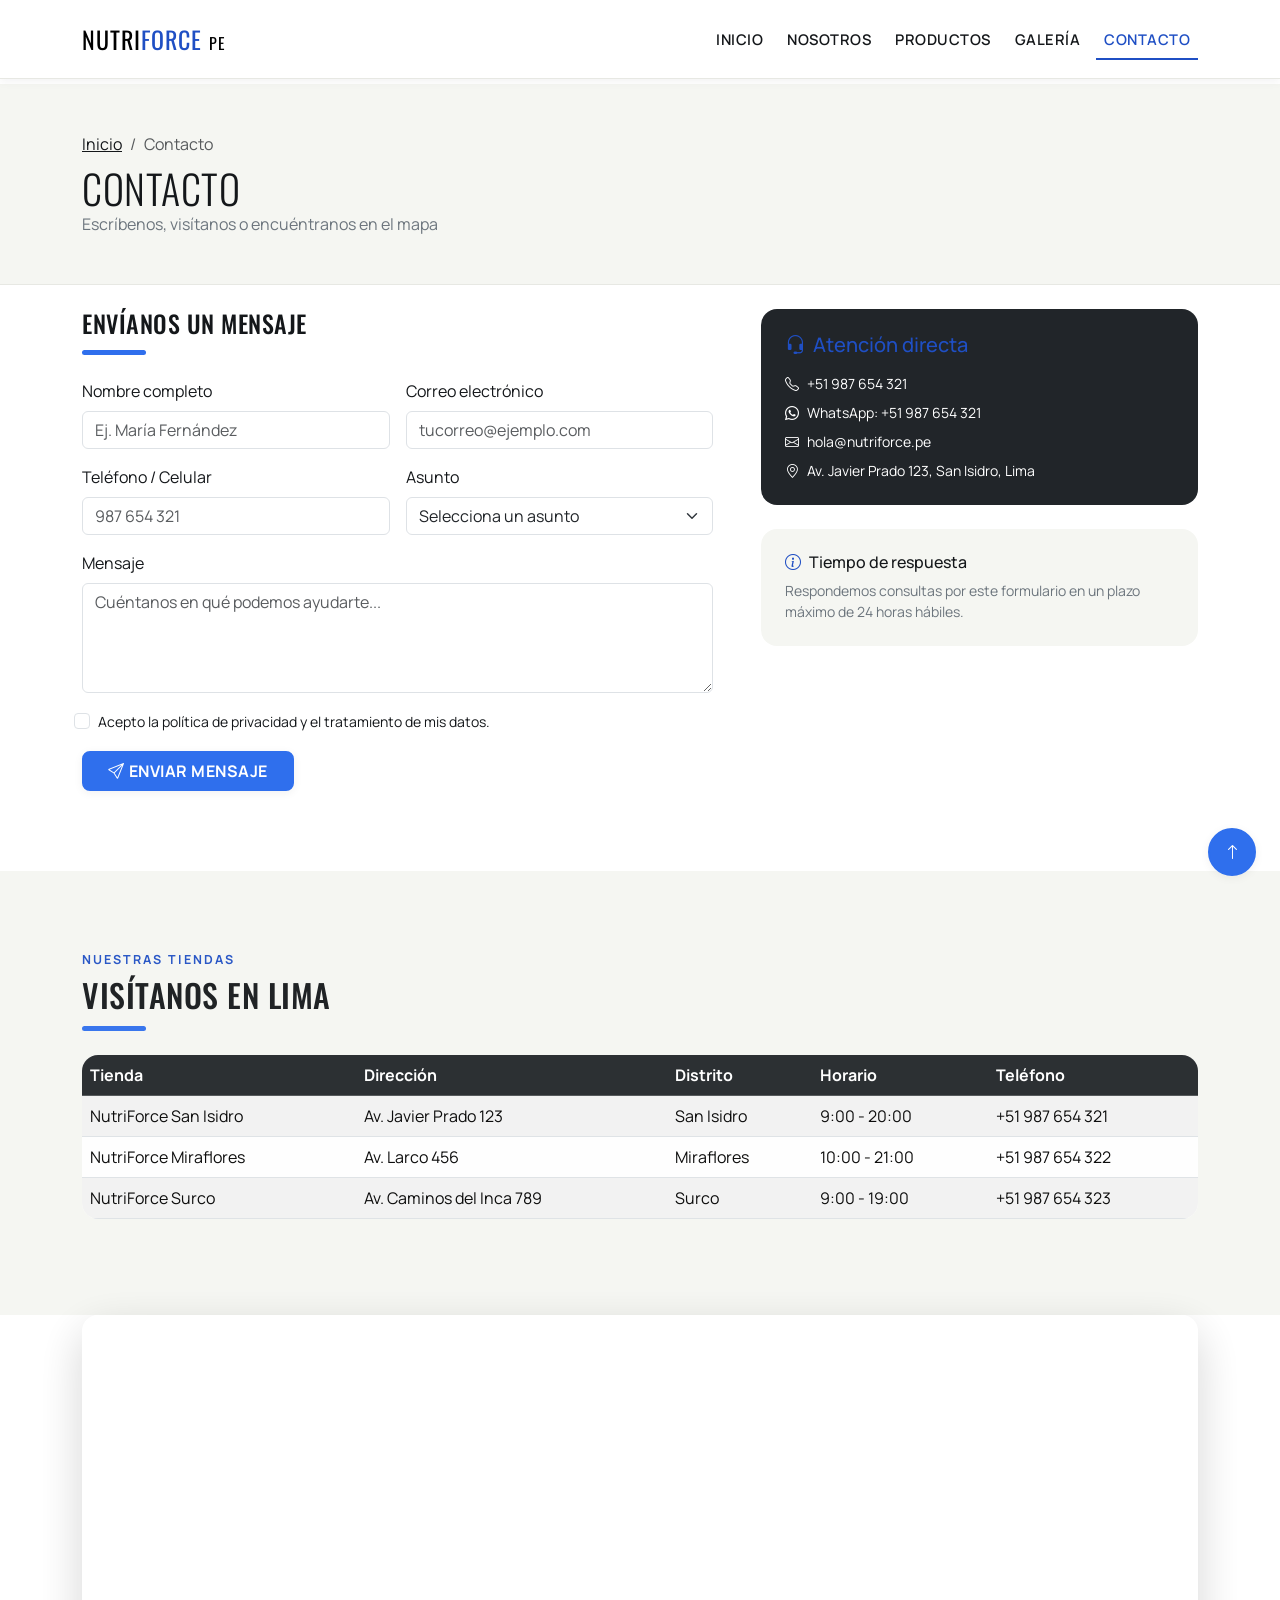
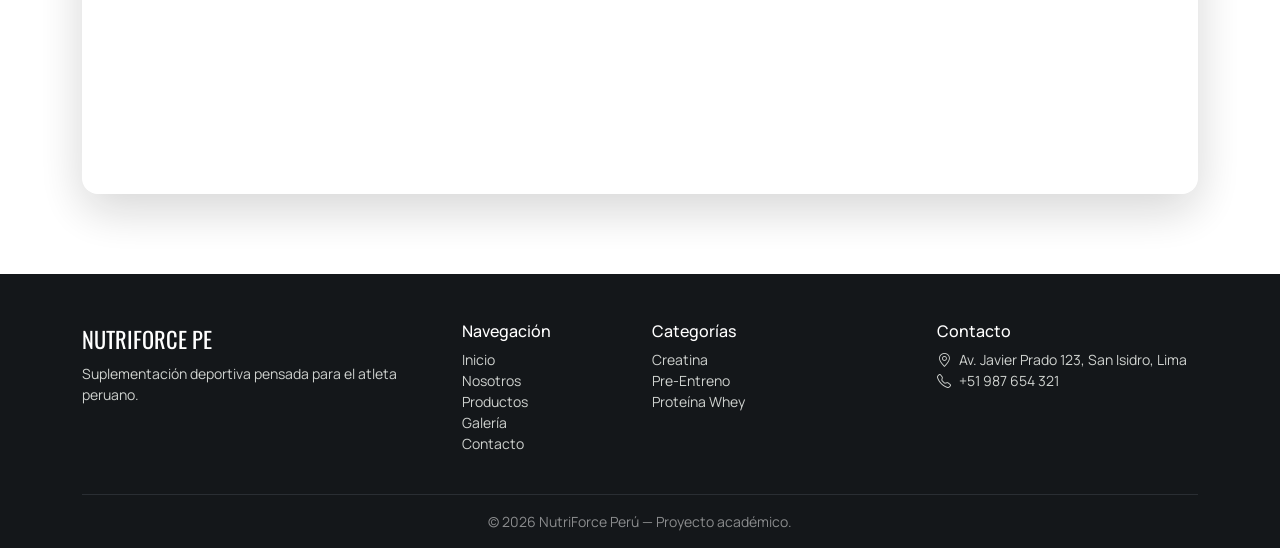
==== contacto.html @ ae6b3501 "Add files via upload" ====
<!DOCTYPE html>
<html lang="es">
<head>
<meta charset="UTF-8">
<meta name="viewport" content="width=device-width, initial-scale=1.0">
<title>Contacto | NutriForce Perú</title>
<meta name="description" content="Contáctanos: formulario, tiendas físicas y ubicación en el mapa. NutriForce Perú.">
<link href="https://cdn.jsdelivr.net/npm/bootstrap@5.3.3/dist/css/bootstrap.min.css" rel="stylesheet">
<link rel="stylesheet" href="https://cdn.jsdelivr.net/npm/bootstrap-icons@1.11.3/font/bootstrap-icons.css">
<link rel="stylesheet" href="css/style.css">
</head>
<body>

<header>
<nav class="navbar navbar-expand-lg fixed-top py-3">
  <div class="container">
    <a class="navbar-brand navbar-brand-mark" href="index.html">NUTRI<span class="accent">FORCE</span> <small class="fs-6 fw-normal">PE</small></a>
    <button class="navbar-toggler" type="button" data-bs-toggle="collapse" data-bs-target="#mainNav">
      <span class="navbar-toggler-icon"></span>
    </button>
    <div class="collapse navbar-collapse" id="mainNav">
      <ul class="navbar-nav ms-auto align-items-lg-center gap-lg-2">
        <li class="nav-item"><a class="nav-link" href="index.html">Inicio</a></li>
        <li class="nav-item"><a class="nav-link" href="nosotros.html">Nosotros</a></li>
        <li class="nav-item"><a class="nav-link" href="productos.html">Productos</a></li>
        <li class="nav-item"><a class="nav-link" href="galeria.html">Galería</a></li>
        <li class="nav-item"><a class="nav-link active" href="contacto.html">Contacto</a></li>
      </ul>
    </div>
  </div>
</nav>
</header>

<main>
<div class="page-head">
  <div class="container">
    <nav aria-label="breadcrumb">
      <ol class="breadcrumb mb-2">
        <li class="breadcrumb-item"><a href="index.html">Inicio</a></li>
        <li class="breadcrumb-item active" aria-current="page">Contacto</li>
      </ol>
    </nav>
    <h1 class="display-6 mb-0">Contacto</h1>
    <p class="text-secondary">Escríbenos, visítanos o encuéntranos en el mapa</p>
  </div>
</div>

<section class="section pt-4">
  <div class="container">
    <div class="row g-5">

      <!-- Formulario -->
      <div class="col-lg-7 reveal">
        <h4 class="mb-1">Envíanos un mensaje</h4>
        <div class="divider-volt"></div>
        <form id="contactForm" class="needs-validation row g-3" novalidate>
          <div class="col-md-6">
            <label for="nombre" class="form-label">Nombre completo</label>
            <input type="text" class="form-control" id="nombre" name="nombre" placeholder="Ej. María Fernández" required minlength="3">
            <div class="invalid-feedback">Ingresa tu nombre completo (mínimo 3 caracteres).</div>
          </div>
          <div class="col-md-6">
            <label for="correo" class="form-label">Correo electrónico</label>
            <input type="email" class="form-control" id="correo" name="correo" placeholder="tucorreo@ejemplo.com" required>
            <div class="invalid-feedback">Ingresa un correo electrónico válido.</div>
          </div>
          <div class="col-md-6">
            <label for="telefono" class="form-label">Teléfono / Celular</label>
            <input type="tel" class="form-control" id="telefono" name="telefono" placeholder="987 654 321" pattern="[0-9]{9}" required>
            <div class="invalid-feedback">Ingresa un número de 9 dígitos (Perú).</div>
          </div>
          <div class="col-md-6">
            <label for="asunto" class="form-label">Asunto</label>
            <select class="form-select" id="asunto" name="asunto" required>
              <option value="" selected disabled>Selecciona un asunto</option>
              <option>Consulta sobre un producto</option>
              <option>Estado de mi pedido</option>
              <option>Cambios y devoluciones</option>
              <option>Trabaja con nosotros</option>
              <option>Otro</option>
            </select>
            <div class="invalid-feedback">Selecciona un asunto.</div>
          </div>
          <div class="col-12">
            <label for="mensaje" class="form-label">Mensaje</label>
            <textarea class="form-control" id="mensaje" name="mensaje" rows="4" placeholder="Cuéntanos en qué podemos ayudarte..." required minlength="10"></textarea>
            <div class="invalid-feedback">Escribe un mensaje de al menos 10 caracteres.</div>
          </div>
          <div class="col-12 form-check">
            <input type="checkbox" class="form-check-input" id="privacidad" required>
            <label class="form-check-label small" for="privacidad">Acepto la política de privacidad y el tratamiento de mis datos.</label>
            <div class="invalid-feedback">Debes aceptar la política de privacidad.</div>
          </div>
          <div class="col-12">
            <button type="submit" class="btn btn-volt px-4"><i class="bi bi-send me-1"></i>Enviar mensaje</button>
          </div>
        </form>
      </div>

      <!-- Aside contacto -->
      <aside class="col-lg-5 reveal">
        <div class="p-4 bg-dark text-white rounded-4 mb-4">
          <h5 class="text-volt mb-3"><i class="bi bi-headset me-2"></i>Atención directa</h5>
          <ul class="list-unstyled small mb-0">
            <li class="mb-2"><i class="bi bi-telephone me-2"></i>+51 987 654 321</li>
            <li class="mb-2"><i class="bi bi-whatsapp me-2"></i>WhatsApp: +51 987 654 321</li>
            <li class="mb-2"><i class="bi bi-envelope me-2"></i>hola@nutriforce.pe</li>
            <li><i class="bi bi-geo-alt me-2"></i>Av. Javier Prado 123, San Isidro, Lima</li>
          </ul>
        </div>
        <div class="p-4 bg-soft rounded-4">
          <h6 class="mb-2"><i class="bi bi-info-circle me-2 text-volt"></i>Tiempo de respuesta</h6>
          <p class="small text-secondary mb-0">Respondemos consultas por este formulario en un plazo máximo de 24 horas hábiles.</p>
        </div>
      </aside>
    </div>
  </div>
</section>

<!-- Tabla de tiendas -->
<section class="section bg-soft">
  <div class="container">
    <div class="section-title reveal">
      <span class="kicker">Nuestras tiendas</span>
      <h2>Visítanos en Lima</h2>
      <div class="divider-volt"></div>
    </div>
    <div class="table-responsive reveal">
      <table class="table table-striped bg-white rounded-4 overflow-hidden align-middle">
        <thead class="table-dark">
          <tr><th>Tienda</th><th>Dirección</th><th>Distrito</th><th>Horario</th><th>Teléfono</th></tr>
        </thead>
        <tbody>
          <tr><td>NutriForce San Isidro</td><td>Av. Javier Prado 123</td><td>San Isidro</td><td>9:00 - 20:00</td><td>+51 987 654 321</td></tr>
          <tr><td>NutriForce Miraflores</td><td>Av. Larco 456</td><td>Miraflores</td><td>10:00 - 21:00</td><td>+51 987 654 322</td></tr>
          <tr><td>NutriForce Surco</td><td>Av. Caminos del Inca 789</td><td>Surco</td><td>9:00 - 19:00</td><td>+51 987 654 323</td></tr>
        </tbody>
      </table>
    </div>
  </div>
</section>

<!-- Mapa -->
<section class="section pt-0">
  <div class="container">
    <div class="reveal rounded-4 overflow-hidden shadow-lg">
      <div class="ratio ratio-21x9">
        <iframe
          src="https://www.google.com/maps?q=San+Isidro,+Lima,+Peru&output=embed"
          style="border:0;" allowfullscreen loading="lazy"
          referrerpolicy="no-referrer-when-downgrade"
          title="Ubicación NutriForce Perú en el mapa">
        </iframe>
      </div>
    </div>
  </div>
</section>

</main>

<!-- Toast de confirmación -->
<div class="toast-container position-fixed bottom-0 end-0 p-3" style="z-index:1080;">
  <div id="contactToast" class="toast align-items-center text-white bg-dark border-0" role="alert">
    <div class="d-flex">
      <div class="toast-body">
        <i class="bi bi-check-circle-fill text-volt me-2"></i>¡Mensaje enviado! Te responderemos en menos de 24 horas.
      </div>
      <button type="button" class="btn-close btn-close-white me-2 m-auto" data-bs-dismiss="toast"></button>
    </div>
  </div>
</div>

<footer class="site-footer pt-5 pb-3">
  <div class="container">
    <div class="row g-4">
      <div class="col-lg-4">
        <div class="footer-brand mb-2">NUTRIFORCE PE</div>
        <p class="small">Suplementación deportiva pensada para el atleta peruano.</p>
      </div>
      <div class="col-6 col-lg-2">
        <h6 class="text-white">Navegación</h6>
        <ul class="list-unstyled small">
          <li><a href="index.html">Inicio</a></li>
          <li><a href="nosotros.html">Nosotros</a></li>
          <li><a href="productos.html">Productos</a></li>
          <li><a href="galeria.html">Galería</a></li>
          <li><a href="contacto.html">Contacto</a></li>
        </ul>
      </div>
      <div class="col-6 col-lg-3">
        <h6 class="text-white">Categorías</h6>
        <ul class="list-unstyled small">
          <li><a href="productos.html">Creatina</a></li>
          <li><a href="productos.html">Pre-Entreno</a></li>
          <li><a href="productos.html">Proteína Whey</a></li>
        </ul>
      </div>
      <div class="col-lg-3">
        <h6 class="text-white">Contacto</h6>
        <ul class="list-unstyled small">
          <li><i class="bi bi-geo-alt me-2"></i>Av. Javier Prado 123, San Isidro, Lima</li>
          <li><i class="bi bi-telephone me-2"></i>+51 987 654 321</li>
        </ul>
      </div>
    </div>
    <hr class="border-secondary mt-4">
    <p class="small text-center mb-0 text-white-50">© 2026 NutriForce Perú — Proyecto académico.</p>
  </div>
</footer>

<button id="backToTop" class="btn btn-volt rounded-circle position-fixed" style="bottom:24px;right:24px;width:48px;height:48px;z-index:1050;">
  <i class="bi bi-arrow-up"></i>
</button>

<script src="https://code.jquery.com/jquery-3.7.1.min.js"></script>
<script src="https://cdn.jsdelivr.net/npm/bootstrap@5.3.3/dist/js/bootstrap.bundle.min.js"></script>
<script src="js/script.js"></script>
</body>
</html>
---- css/style.css ----
/* ============================================
   NUTRIFORCE PERÚ — Hoja de estilos principal
   ============================================ */

@import url('https://fonts.googleapis.com/css2?family=Oswald:wght@400;500;600;700&family=Manrope:wght@400;500;600;700;800&display=swap');

:root{
  /* Paleta */
  --bg:            #ffffff;
  --bg-soft:       #f5f6f2;
  --ink:           #14171a;
  --ink-soft:      #5b6168;
  --volt:          #2f6fed;   /* azul eléctrico - acento de marca */
  --volt-dark:     #1f4fc4;
  --coal:          #14171a;   /* antes negro puro de la marca, ahora usado solo en acentos */
  --line:          #e7e8e3;
  --danger:        #e6425a;

  /* Radios y sombras */
  --radius-sm: 8px;
  --radius-md: 16px;
  --radius-lg: 28px;
  --shadow-sm: 0 2px 10px rgba(20,23,26,.06);
  --shadow-md: 0 10px 24px rgba(20,23,26,.10);
  --shadow-lg: 0 24px 48px rgba(20,23,26,.16);

  /* Tipografía */
  --font-display: 'Oswald', sans-serif;
  --font-body: 'Manrope', sans-serif;
}

*{box-sizing:border-box;}

html{scroll-behavior:smooth;}

body{
  font-family: var(--font-body);
  color: var(--ink);
  background: var(--bg);
  -webkit-font-smoothing: antialiased;
}

h1,h2,h3,h4,.display-font{
  font-family: var(--font-display);
  letter-spacing:.5px;
  text-transform: uppercase;
  color: var(--ink);
}

.text-volt{ color: var(--volt-dark); }
.bg-volt{ background: var(--volt) !important; color: #ffffff !important; }
.bg-soft{ background: var(--bg-soft) !important; }

a{ color: inherit; }

/* ============ NAVBAR ============ */
.navbar-brand-mark{
  font-family: var(--font-display);
  font-size: 1.5rem;
  letter-spacing: 1px;
}
.navbar-brand-mark .accent{ color: var(--volt-dark); }

.navbar{
  background: rgba(255,255,255,.72);
  -webkit-backdrop-filter: blur(14px) saturate(160%);
  backdrop-filter: blur(14px) saturate(160%);
  border-bottom: 1px solid var(--line);
  box-shadow: var(--shadow-sm);
}

/* El navbar ahora es fixed-top (no sticky): compensamos su altura
   para que el contenido no quede oculto detrás de él */
body{ padding-top: 84px; }
@media (max-width: 991.98px){
  body{ padding-top: 76px; }
  .navbar-collapse{
    max-height: calc(100vh - 76px);
    overflow-y: auto;
  }
}

.nav-link{
  font-weight: 600;
  font-size: .92rem;
  text-transform: uppercase;
  letter-spacing: .5px;
  color: var(--ink) !important;
  position: relative;
  transition: color .25s ease;
}
.nav-link.active, .nav-link:hover{ color: #1f4fc4 !important; }
.nav-link::after{
  content:"";
  position:absolute; left:0; bottom:-2px;
  width:0; height:2px;
  background: var(--volt-dark);
  transition: width .25s ease;
}
.nav-link:hover::after, .nav-link.active::after{ width:100%; }

/* ============ HERO ============ */
.hero{
  position: relative;
  background: linear-gradient(160deg, var(--bg-soft) 0%, #ffffff 55%, var(--bg-soft) 100%);
  overflow:hidden;
  border-bottom: 1px solid var(--line);
  clip-path: polygon(0 0, 100% 0, 100% 92%, 0 100%);
}
.hero .eyebrow{
  display:inline-flex; align-items:center; gap:.5rem;
  background: var(--ink);
  color: var(--volt);
  border-radius: 999px;
  padding: .35rem .9rem;
  font-size: .75rem;
  font-weight: 700;
  letter-spacing: 1px;
  text-transform: uppercase;
}
.hero h1{
  font-size: clamp(2.6rem, 6vw, 5rem);
  line-height: .95;
}
.hero .stroke{
  -webkit-text-stroke: 2px var(--ink);
  color: transparent;
}
.hero-media{
  position: relative;
  aspect-ratio: 4/5;
  border-radius: var(--radius-lg);
  background: var(--bg-soft);
  border: 2px dashed #c9cbc3;
  display:flex; align-items:center; justify-content:center;
  box-shadow: var(--shadow-lg);
  overflow:hidden;
}

/* ============ TICKER (elemento firma) ============ */
.ticker-wrap{
  background: var(--ink);
  color: var(--volt);
  overflow: hidden;
  white-space: nowrap;
  border-top: 1px solid #000;
  border-bottom: 1px solid #000;
}
.ticker{
  display:inline-block;
  padding-left: 100%;
  animation: ticker 22s linear infinite;
  font-family: var(--font-display);
  font-size: .95rem;
  letter-spacing: 2px;
}
.ticker span{ margin: 0 1.5rem; }
@keyframes ticker{
  0%{ transform: translateX(0); }
  100%{ transform: translateX(-100%); }
}

/* ============ IMAGE PLACEHOLDERS (para que el usuario suba sus fotos) ============ */
.img-slot{
  position: relative;
  width:100%;
  aspect-ratio: var(--ar, 1/1);
  background: var(--bg-soft);
  border: 2px dashed #c9cbc3;
  border-radius: var(--radius-md);
  display:flex; flex-direction:column; align-items:center; justify-content:center;
  color: var(--ink-soft);
  text-align:center;
  gap:.35rem;
  transition: border-color .25s ease, transform .25s ease;
}
.img-slot i{ font-size: 1.6rem; color:#b9bcb2; }
.img-slot small{ font-size:.72rem; padding:0 .5rem; }
.img-slot:hover{ border-color: var(--volt-dark); transform: translateY(-2px); }
.img-slot.rounded-circle{ border-radius:50%; }

/* ============ IMAGEN REAL (reemplaza el placeholder cuando el archivo existe) ============
   Coloca tu foto en la carpeta /img con el nombre exacto indicado en el atributo src.
   Mientras el archivo no exista, el navegador dispara onerror y se sigue viendo el
   placeholder de arriba; en cuanto subas la imagen con ese nombre, se muestra sola. */
.real-img{
  position:absolute;
  inset:0;
  width:100%;
  height:100%;
  object-fit:cover;
  border-radius:inherit;
  display:block;
}

/* ============ TARJETAS PRODUCTO ============ */
.card-product{
  border: 1px solid var(--line);
  border-radius: var(--radius-md);
  overflow:hidden;
  transition: transform .3s ease, box-shadow .3s ease;
  background: #fff;
}
.card-product:hover{
  transform: translateY(-6px);
  box-shadow: var(--shadow-lg);
}
.card-product .badge-sale{
  position:absolute; top:.75rem; left:.75rem; z-index:2;
}
.price-old{ text-decoration: line-through; color: var(--ink-soft); font-size:.85rem; }
.price-new{ font-weight:800; font-size:1.15rem; }

/* ============ SECCIONES ============ */
.section{ padding: 5rem 0; }
.section-title .kicker{
  display:block;
  font-family: var(--font-body);
  font-weight:700;
  text-transform:uppercase;
  letter-spacing:2px;
  font-size:.78rem;
  color:#1f4fc4;
  margin-bottom:.4rem;
}

.divider-volt{
  width:64px; height:5px; background: var(--volt);
  border-radius:4px; margin: .75rem 0 1.5rem;
}

/* ============ BOTONES ============ */
/* Se fuerzan como propiedades explícitas (no shorthand) y con .btn.btn-volt
   para ganar siempre a las variables internas --bs-btn-* de Bootstrap 5.3 */
.btn.btn-volt{
  --bs-btn-bg: #2f6fed;
  --bs-btn-border-color: #2f6fed;
  --bs-btn-color: #ffffff;
  --bs-btn-hover-bg: #1f4fc4;
  --bs-btn-hover-border-color: #1f4fc4;
  --bs-btn-hover-color: #ffffff;
  --bs-btn-active-bg: #183f9e;
  --bs-btn-active-border-color: #183f9e;
  --bs-btn-active-color: #ffffff;
  background-color: #2f6fed !important;
  border: 2px solid #2f6fed !important;
  color: #ffffff !important;
  font-weight:700;
  text-transform:uppercase;
  letter-spacing:.5px;
  border-radius: var(--radius-sm);
  box-shadow: var(--shadow-sm);
}
.btn.btn-volt:hover, .btn.btn-volt:focus{
  background-color: #1f4fc4 !important;
  border-color: #1f4fc4 !important;
  color: #ffffff !important;
  box-shadow: var(--shadow-md);
}
.btn.btn-outline-coal{
  --bs-btn-color: #14171a;
  --bs-btn-border-color: #14171a;
  --bs-btn-bg: transparent;
  background-color: transparent !important;
  border: 2px solid #14171a !important;
  color: #14171a !important;
  font-weight:700;
  text-transform:uppercase;
  letter-spacing:.5px;
  border-radius: var(--radius-sm);
}
.btn.btn-outline-coal:hover, .btn.btn-outline-coal:focus{
  background-color: #14171a !important;
  border-color: #14171a !important;
  color: #fff !important;
}

/* ============ STATS / COUNTERS ============ */
.stat-num{
  font-family: var(--font-display);
  font-size: clamp(2rem,4vw,3.2rem);
  color: #ffffff;
}
.stat-box{ border-left: 3px solid var(--volt); padding-left: 1rem; }

/* ============ EQUIPO (Nosotros) ============ */
.team-card{
  text-align:center;
  padding: 1.5rem 1rem 2rem;
  border-radius: var(--radius-md);
  background: #fff;
  border: 1px solid var(--line);
  transition: box-shadow .3s ease, transform .3s ease;
}
.team-card:hover{ box-shadow: var(--shadow-md); transform: translateY(-4px); }
.team-card .img-slot{ width:140px; height:140px; margin:0 auto 1rem; --ar:1/1; }

/* ============ GALERÍA ============ */
.gallery-item{
  position:relative;
  border-radius: var(--radius-md);
  overflow:hidden;
  cursor:pointer;
}
.gallery-item .img-slot{ --ar:1/1; border-radius: var(--radius-md); }
.gallery-item .gallery-overlay{
  position:absolute; inset:0;
  background: linear-gradient(0deg, rgba(20,23,26,.75), rgba(20,23,26,0) 60%);
  color:#fff;
  display:flex; align-items:flex-end;
  padding: 1rem;
  opacity:0;
  transition: opacity .3s ease;
}
.gallery-item:hover .gallery-overlay{ opacity:1; }

/* ============ FOOTER ============ */
footer.site-footer{
  background: var(--ink);
  color: #cfd2cf;
}
footer.site-footer a{ color:#cfd2cf; text-decoration:none; }
footer.site-footer a:hover{ color: var(--volt); }
footer .footer-brand{ font-family: var(--font-display); color:#fff; font-size:1.4rem; }

/* ============ UTILIDADES DE ANIMACIÓN ============ */
.reveal{
  opacity:0;
  transform: translateY(24px);
  transition: opacity .7s ease, transform .7s ease;
}
.reveal.is-visible{ opacity:1; transform: translateY(0); }

.hover-pop{ transition: transform .25s ease, filter .25s ease; }
.hover-pop:hover{ transform: scale(1.04); filter: saturate(1.15); }

@keyframes pulseVolt{
  0%,100%{ box-shadow: 0 0 0 0 rgba(207,255,61,.55); }
  50%{ box-shadow: 0 0 0 12px rgba(207,255,61,0); }
}
.pulse{ animation: pulseVolt 2.2s infinite; }


.fade-target{ transition: opacity .4s ease; }

/* Breadcrumb / secciones internas */
.page-head{
  background: var(--bg-soft);
  border-bottom: 1px solid var(--line);
  padding: 3rem 0 2rem;
}

/* Formulario contacto */
.form-control:focus, .form-select:focus{
  border-color: var(--volt-dark);
  box-shadow: 0 0 0 .2rem rgba(207,255,61,.35);
}

/* Responsive tweaks */
@media (max-width: 767.98px){
  .hero{ clip-path: none; }
  .section{ padding: 3rem 0; }
}
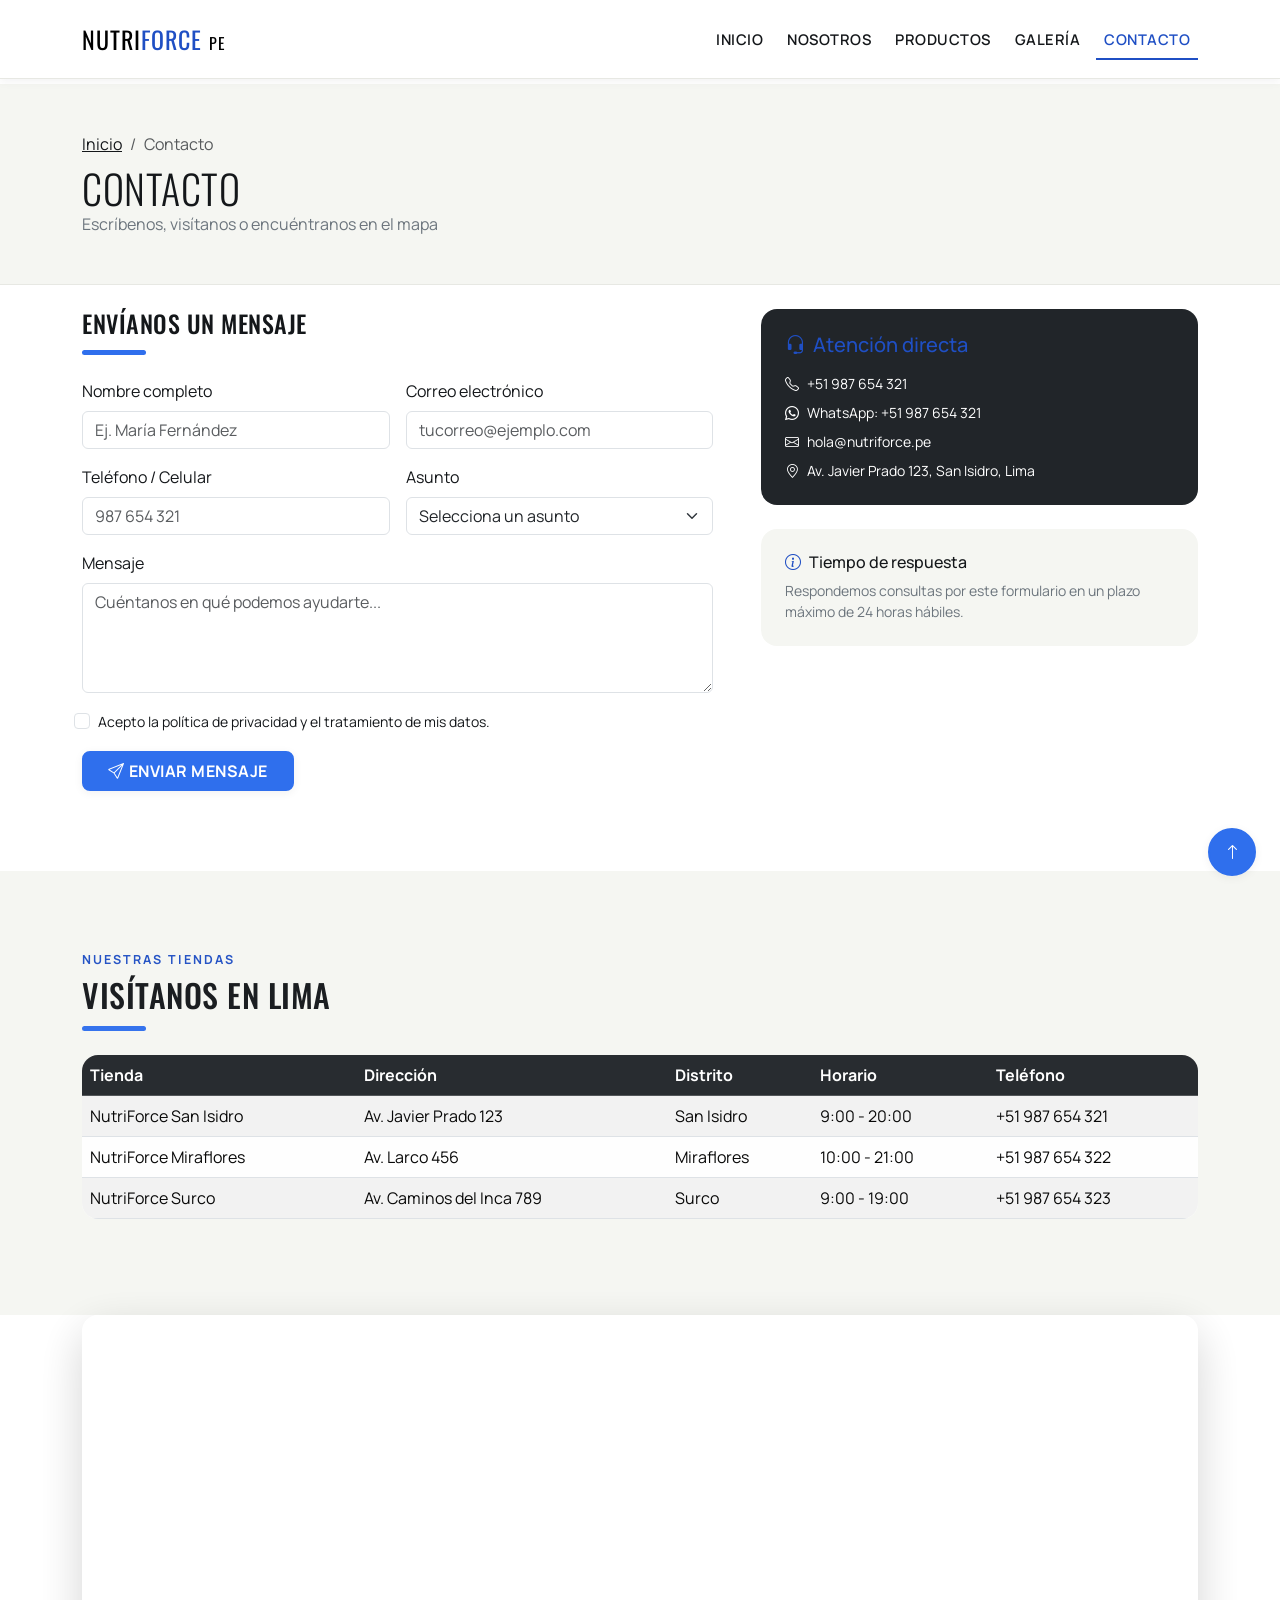
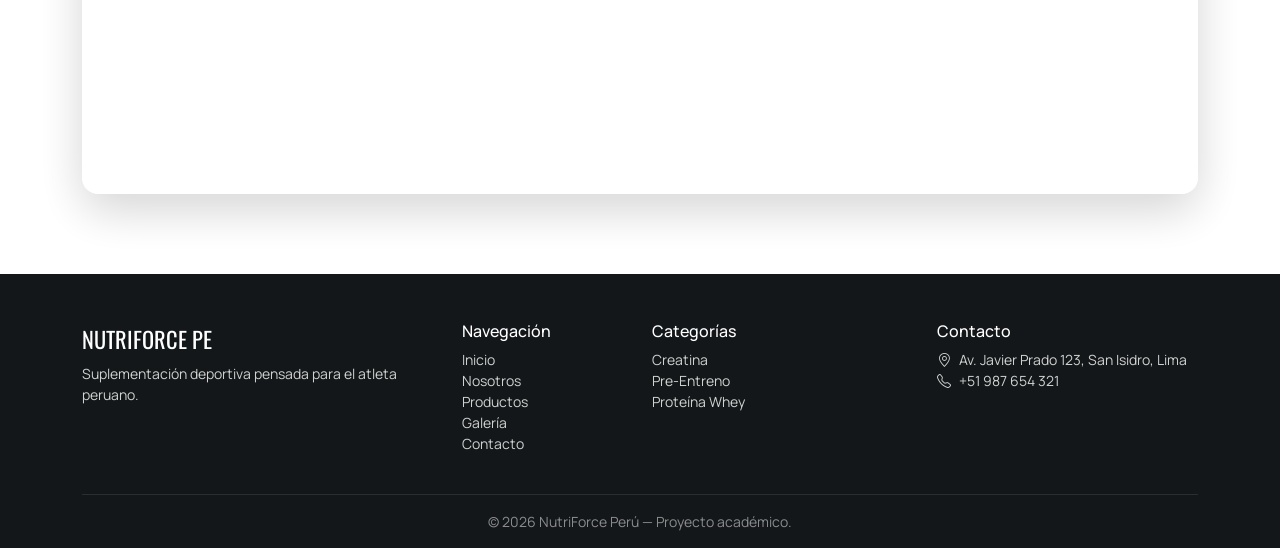
==== commit f40db1e7: "Add files via upload" ====
--- a/contacto.html
+++ b/contacto.html
@@ -49,7 +49,6 @@
   <div class="container">
     <div class="row g-5">
 
-      <!-- Formulario -->
       <div class="col-lg-7 reveal">
         <h4 class="mb-1">Envíanos un mensaje</h4>
         <div class="divider-volt"></div>
@@ -97,7 +96,6 @@
         </form>
       </div>
 
-      <!-- Aside contacto -->
       <aside class="col-lg-5 reveal">
         <div class="p-4 bg-dark text-white rounded-4 mb-4">
           <h5 class="text-volt mb-3"><i class="bi bi-headset me-2"></i>Atención directa</h5>
@@ -117,7 +115,6 @@
   </div>
 </section>
 
-<!-- Tabla de tiendas -->
 <section class="section bg-soft">
   <div class="container">
     <div class="section-title reveal">
@@ -140,7 +137,6 @@
   </div>
 </section>
 
-<!-- Mapa -->
 <section class="section pt-0">
   <div class="container">
     <div class="reveal rounded-4 overflow-hidden shadow-lg">
@@ -158,7 +154,6 @@
 
 </main>
 
-<!-- Toast de confirmación -->
 <div class="toast-container position-fixed bottom-0 end-0 p-3" style="z-index:1080;">
   <div id="contactToast" class="toast align-items-center text-white bg-dark border-0" role="alert">
     <div class="d-flex">
@@ -172,8 +167,10 @@
 
 <footer class="site-footer pt-5 pb-3">
   <div class="container">
+    
     <div class="row g-4">
       <div class="col-lg-4">
+
         <div class="footer-brand mb-2">NUTRIFORCE PE</div>
         <p class="small">Suplementación deportiva pensada para el atleta peruano.</p>
       </div>
@@ -190,10 +187,13 @@
       <div class="col-6 col-lg-3">
         <h6 class="text-white">Categorías</h6>
         <ul class="list-unstyled small">
+
           <li><a href="productos.html">Creatina</a></li>
           <li><a href="productos.html">Pre-Entreno</a></li>
+          
           <li><a href="productos.html">Proteína Whey</a></li>
         </ul>
+
       </div>
       <div class="col-lg-3">
         <h6 class="text-white">Contacto</h6>
@@ -201,6 +201,7 @@
           <li><i class="bi bi-geo-alt me-2"></i>Av. Javier Prado 123, San Isidro, Lima</li>
           <li><i class="bi bi-telephone me-2"></i>+51 987 654 321</li>
         </ul>
+
       </div>
     </div>
     <hr class="border-secondary mt-4">
--- a/css/style.css
+++ b/css/style.css
@@ -1,22 +1,18 @@
-/* ============================================
-   NUTRIFORCE PERÚ — Hoja de estilos principal
-   ============================================ */
 
 @import url('https://fonts.googleapis.com/css2?family=Oswald:wght@400;500;600;700&family=Manrope:wght@400;500;600;700;800&display=swap');
 
 :root{
-  /* Paleta */
   --bg:            #ffffff;
   --bg-soft:       #f5f6f2;
   --ink:           #14171a;
   --ink-soft:      #5b6168;
-  --volt:          #2f6fed;   /* azul eléctrico - acento de marca */
+  --volt:          #2f6fed;  
   --volt-dark:     #1f4fc4;
-  --coal:          #14171a;   /* antes negro puro de la marca, ahora usado solo en acentos */
+  --coal:          #14171a;   
   --line:          #e7e8e3;
   --danger:        #e6425a;
 
-  /* Radios y sombras */
+
   --radius-sm: 8px;
   --radius-md: 16px;
   --radius-lg: 28px;
@@ -24,7 +20,6 @@
   --shadow-md: 0 10px 24px rgba(20,23,26,.10);
   --shadow-lg: 0 24px 48px rgba(20,23,26,.16);
 
-  /* Tipografía */
   --font-display: 'Oswald', sans-serif;
   --font-body: 'Manrope', sans-serif;
 }
@@ -53,7 +48,6 @@
 
 a{ color: inherit; }
 
-/* ============ NAVBAR ============ */
 .navbar-brand-mark{
   font-family: var(--font-display);
   font-size: 1.5rem;
@@ -65,12 +59,12 @@
   background: rgba(255,255,255,.72);
   -webkit-backdrop-filter: blur(14px) saturate(160%);
   backdrop-filter: blur(14px) saturate(160%);
+
   border-bottom: 1px solid var(--line);
   box-shadow: var(--shadow-sm);
-}
-
-/* El navbar ahora es fixed-top (no sticky): compensamos su altura
-   para que el contenido no quede oculto detrás de él */
+
+}
+
 body{ padding-top: 84px; }
 @media (max-width: 991.98px){
   body{ padding-top: 76px; }
@@ -99,7 +93,6 @@
 }
 .nav-link:hover::after, .nav-link.active::after{ width:100%; }
 
-/* ============ HERO ============ */
 .hero{
   position: relative;
   background: linear-gradient(160deg, var(--bg-soft) 0%, #ffffff 55%, var(--bg-soft) 100%);
@@ -137,7 +130,6 @@
   overflow:hidden;
 }
 
-/* ============ TICKER (elemento firma) ============ */
 .ticker-wrap{
   background: var(--ink);
   color: var(--volt);
@@ -160,7 +152,6 @@
   100%{ transform: translateX(-100%); }
 }
 
-/* ============ IMAGE PLACEHOLDERS (para que el usuario suba sus fotos) ============ */
 .img-slot{
   position: relative;
   width:100%;
@@ -179,10 +170,6 @@
 .img-slot:hover{ border-color: var(--volt-dark); transform: translateY(-2px); }
 .img-slot.rounded-circle{ border-radius:50%; }
 
-/* ============ IMAGEN REAL (reemplaza el placeholder cuando el archivo existe) ============
-   Coloca tu foto en la carpeta /img con el nombre exacto indicado en el atributo src.
-   Mientras el archivo no exista, el navegador dispara onerror y se sigue viendo el
-   placeholder de arriba; en cuanto subas la imagen con ese nombre, se muestra sola. */
 .real-img{
   position:absolute;
   inset:0;
@@ -193,7 +180,6 @@
   display:block;
 }
 
-/* ============ TARJETAS PRODUCTO ============ */
 .card-product{
   border: 1px solid var(--line);
   border-radius: var(--radius-md);
@@ -211,14 +197,15 @@
 .price-old{ text-decoration: line-through; color: var(--ink-soft); font-size:.85rem; }
 .price-new{ font-weight:800; font-size:1.15rem; }
 
-/* ============ SECCIONES ============ */
 .section{ padding: 5rem 0; }
 .section-title .kicker{
   display:block;
   font-family: var(--font-body);
   font-weight:700;
+
   text-transform:uppercase;
   letter-spacing:2px;
+
   font-size:.78rem;
   color:#1f4fc4;
   margin-bottom:.4rem;
@@ -227,24 +214,27 @@
 .divider-volt{
   width:64px; height:5px; background: var(--volt);
   border-radius:4px; margin: .75rem 0 1.5rem;
-}
-
-/* ============ BOTONES ============ */
-/* Se fuerzan como propiedades explícitas (no shorthand) y con .btn.btn-volt
-   para ganar siempre a las variables internas --bs-btn-* de Bootstrap 5.3 */
+
+}
+
 .btn.btn-volt{
   --bs-btn-bg: #2f6fed;
   --bs-btn-border-color: #2f6fed;
   --bs-btn-color: #ffffff;
+
   --bs-btn-hover-bg: #1f4fc4;
   --bs-btn-hover-border-color: #1f4fc4;
   --bs-btn-hover-color: #ffffff;
+
+
   --bs-btn-active-bg: #183f9e;
   --bs-btn-active-border-color: #183f9e;
+
   --bs-btn-active-color: #ffffff;
   background-color: #2f6fed !important;
   border: 2px solid #2f6fed !important;
   color: #ffffff !important;
+
   font-weight:700;
   text-transform:uppercase;
   letter-spacing:.5px;
@@ -254,6 +244,7 @@
 .btn.btn-volt:hover, .btn.btn-volt:focus{
   background-color: #1f4fc4 !important;
   border-color: #1f4fc4 !important;
+
   color: #ffffff !important;
   box-shadow: var(--shadow-md);
 }
@@ -275,7 +266,6 @@
   color: #fff !important;
 }
 
-/* ============ STATS / COUNTERS ============ */
 .stat-num{
   font-family: var(--font-display);
   font-size: clamp(2rem,4vw,3.2rem);
@@ -283,7 +273,6 @@
 }
 .stat-box{ border-left: 3px solid var(--volt); padding-left: 1rem; }
 
-/* ============ EQUIPO (Nosotros) ============ */
 .team-card{
   text-align:center;
   padding: 1.5rem 1rem 2rem;
@@ -295,7 +284,6 @@
 .team-card:hover{ box-shadow: var(--shadow-md); transform: translateY(-4px); }
 .team-card .img-slot{ width:140px; height:140px; margin:0 auto 1rem; --ar:1/1; }
 
-/* ============ GALERÍA ============ */
 .gallery-item{
   position:relative;
   border-radius: var(--radius-md);
@@ -307,31 +295,33 @@
   position:absolute; inset:0;
   background: linear-gradient(0deg, rgba(20,23,26,.75), rgba(20,23,26,0) 60%);
   color:#fff;
+
   display:flex; align-items:flex-end;
   padding: 1rem;
+  
   opacity:0;
   transition: opacity .3s ease;
 }
 .gallery-item:hover .gallery-overlay{ opacity:1; }
 
-/* ============ FOOTER ============ */
 footer.site-footer{
   background: var(--ink);
   color: #cfd2cf;
 }
 footer.site-footer a{ color:#cfd2cf; text-decoration:none; }
 footer.site-footer a:hover{ color: var(--volt); }
+
 footer .footer-brand{ font-family: var(--font-display); color:#fff; font-size:1.4rem; }
 
-/* ============ UTILIDADES DE ANIMACIÓN ============ */
 .reveal{
   opacity:0;
   transform: translateY(24px);
-  transition: opacity .7s ease, transform .7s ease;
+  transition: opacity .35s ease-out, transform .35s ease-out;
 }
 .reveal.is-visible{ opacity:1; transform: translateY(0); }
 
 .hover-pop{ transition: transform .25s ease, filter .25s ease; }
+
 .hover-pop:hover{ transform: scale(1.04); filter: saturate(1.15); }
 
 @keyframes pulseVolt{
@@ -341,22 +331,20 @@
 .pulse{ animation: pulseVolt 2.2s infinite; }
 
 
+
 .fade-target{ transition: opacity .4s ease; }
 
-/* Breadcrumb / secciones internas */
 .page-head{
   background: var(--bg-soft);
   border-bottom: 1px solid var(--line);
   padding: 3rem 0 2rem;
 }
 
-/* Formulario contacto */
 .form-control:focus, .form-select:focus{
   border-color: var(--volt-dark);
   box-shadow: 0 0 0 .2rem rgba(207,255,61,.35);
 }
 
-/* Responsive tweaks */
 @media (max-width: 767.98px){
   .hero{ clip-path: none; }
   .section{ padding: 3rem 0; }
